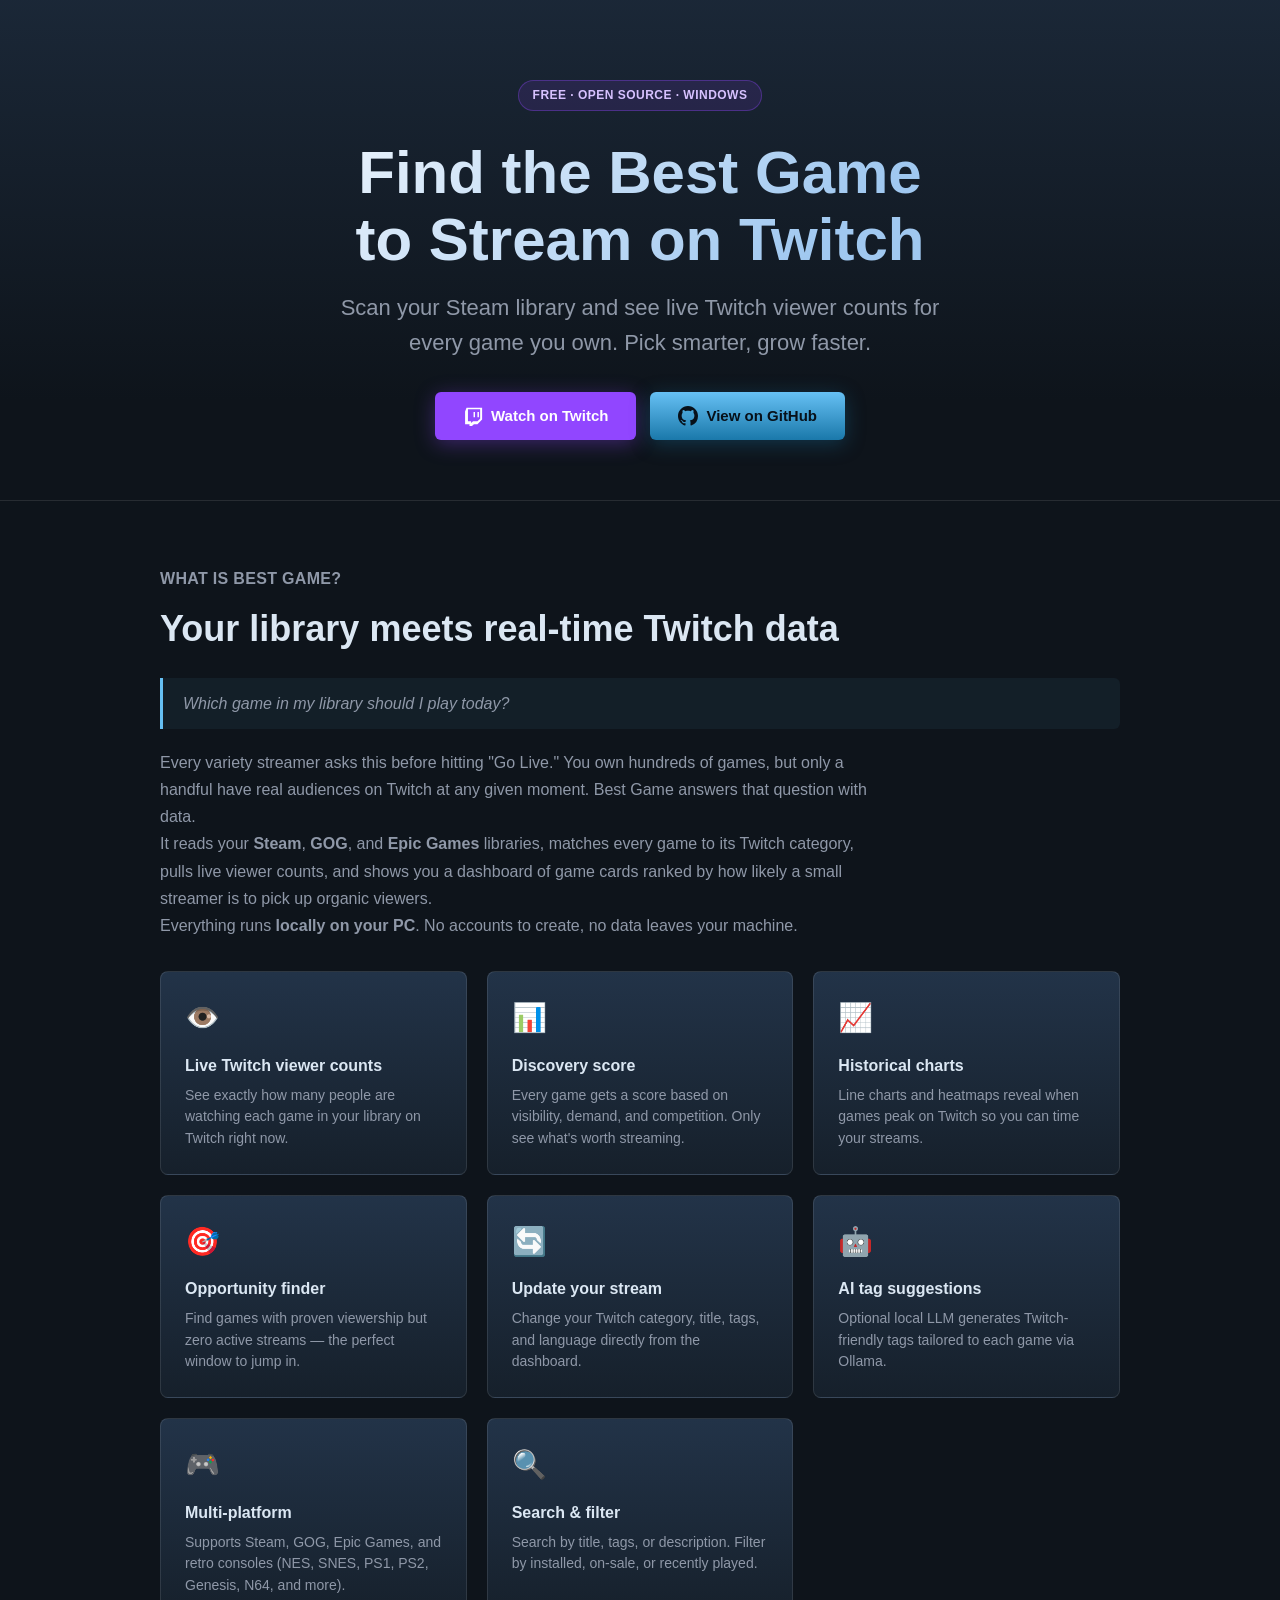
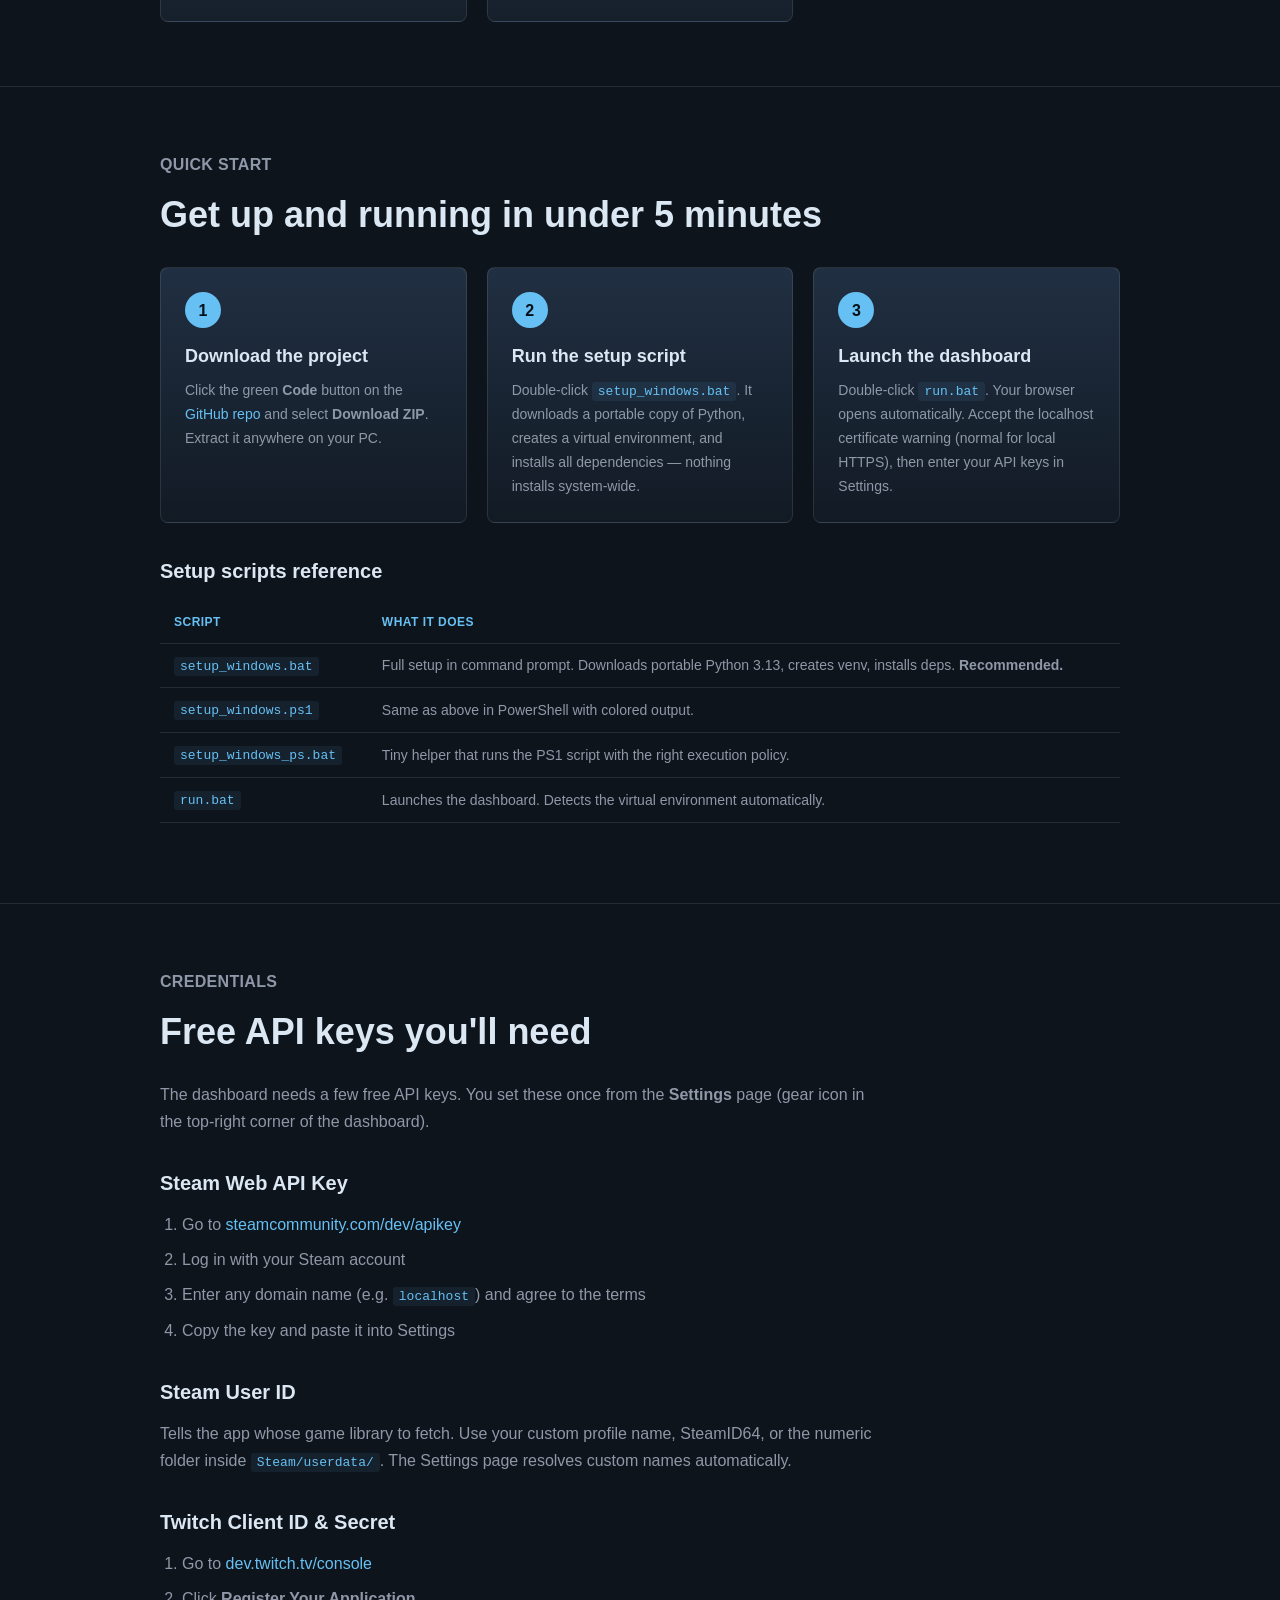
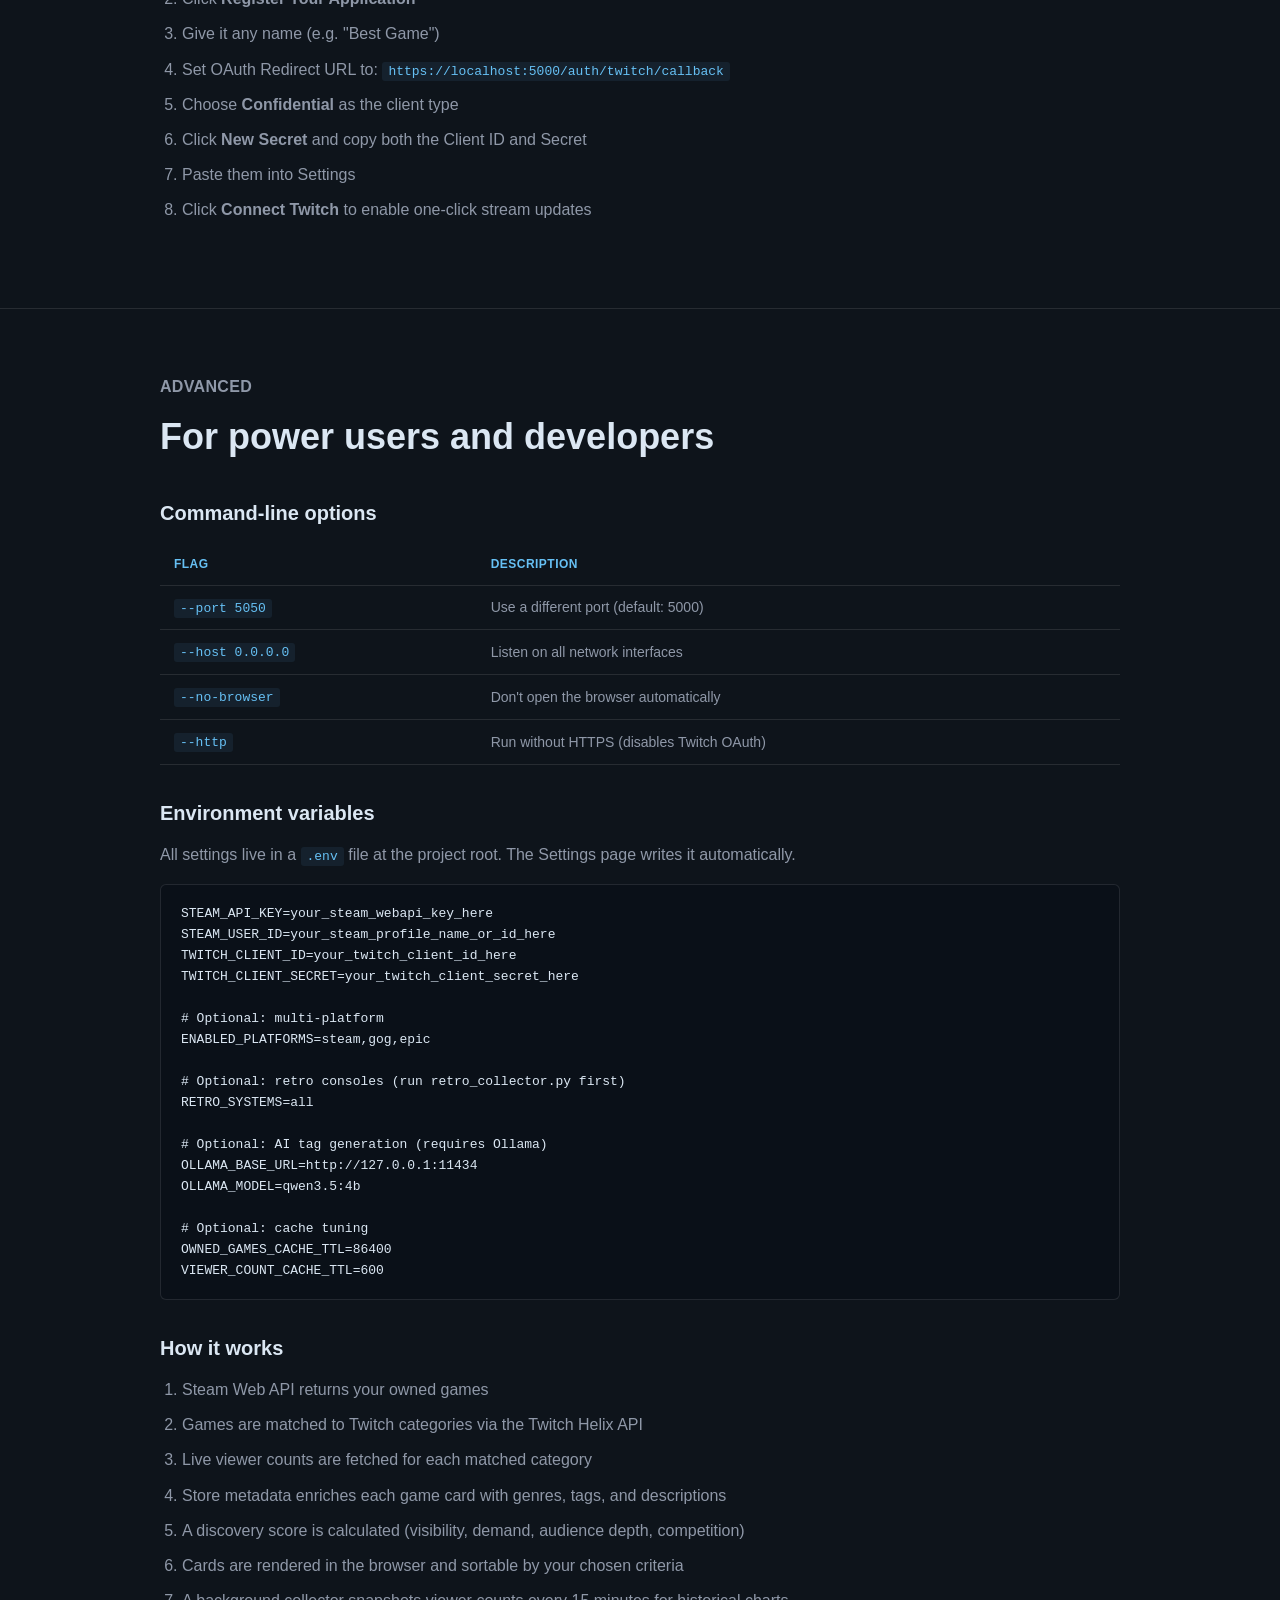
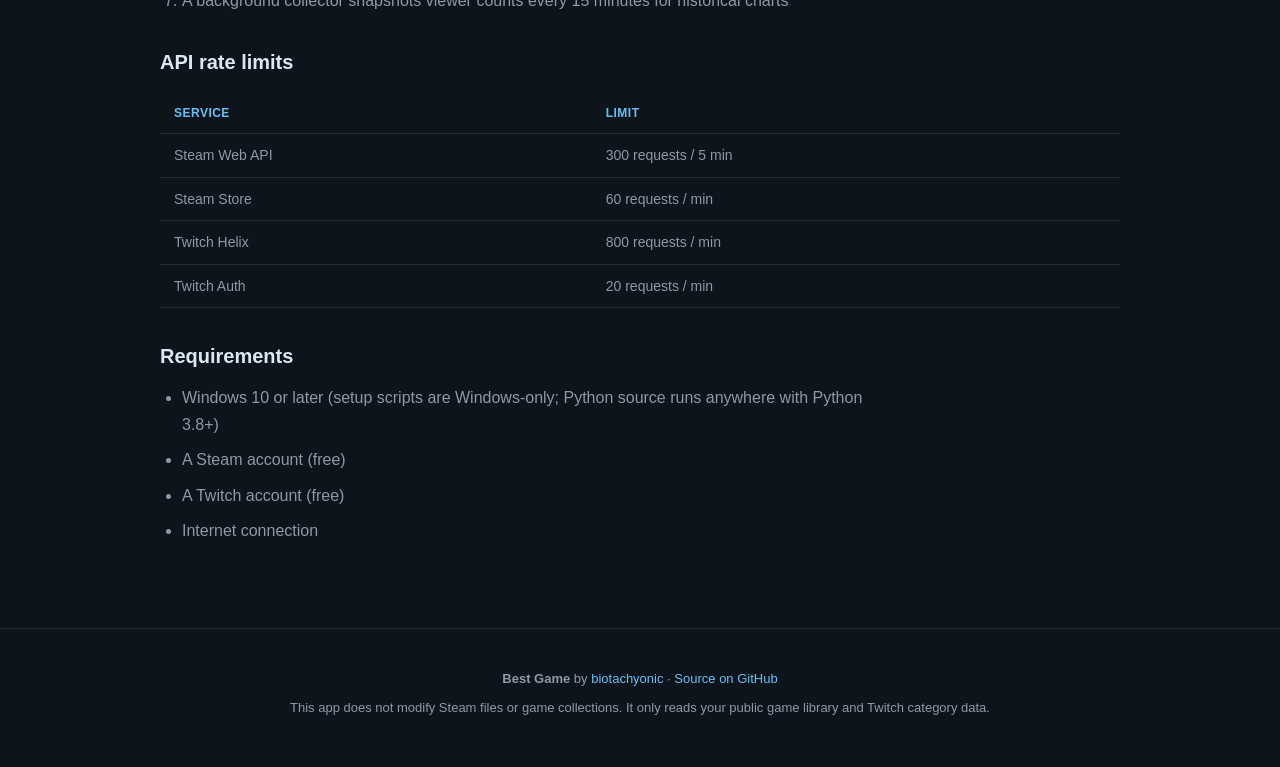
==== docs/index.html @ 5d5c7b53 "add GitHub Pages landing page with SEO-optimized content and app-consistent styling" ====
<!doctype html>
<html lang="en">
<head>
<meta charset="utf-8">
<meta name="viewport" content="width=device-width, initial-scale=1">
<title>Best Game — Find What to Stream on Twitch | Steam Library Twitch Viewer Dashboard</title>
<meta name="description" content="Stop guessing what game to stream. Best Game scans your Steam, GOG, and Epic libraries and shows live Twitch viewer counts for every game you own. Find the best game to stream on Twitch right now with real-time viewer data, discovery scores, and historical charts.">
<meta name="keywords" content="best game to stream on Twitch, what game should I stream, Twitch viewer counts, Steam library Twitch dashboard, game streaming analytics, Twitch game discovery, stream game picker, Twitch category viewer counts, variety streamer tool, find viewers on Twitch">
<meta name="author" content="biotachyonic">
<meta name="robots" content="index, follow">
<link rel="canonical" href="https://blakelinkd.github.io/best_game/">
<meta property="og:title" content="Best Game — Find What to Stream on Twitch">
<meta property="og:description" content="Scan your Steam library and see which of your games have live Twitch viewers right now. The smarter way to pick your next stream game.">
<meta property="og:type" content="website">
<meta property="og:url" content="https://blakelinkd.github.io/best_game/">
<meta property="og:image" content="https://blakelinkd.github.io/best_game/og-image.png">
<meta name="twitter:card" content="summary_large_image">
<meta name="twitter:title" content="Best Game — Find What to Stream on Twitch">
<meta name="twitter:description" content="Scan your Steam library and see which games have live Twitch viewers. Pick the best game to stream, every time.">
<style>
  :root {
    color-scheme: dark;
    --bg: #0e141b;
    --panel: #16202b;
    --panel-strong: #1b2838;
    --panel-soft: #223348;
    --text: #dbe7f3;
    --muted: #8f98a8;
    --accent: #66c0f4;
    --accent-strong: #1a9fff;
    --green: #8bc53f;
    --line: rgba(255,255,255,0.1);
    --shadow: rgba(0,0,0,0.35);
    --twitch: #9146FF;
  }

  *, *::before, *::after { box-sizing: border-box; margin: 0; padding: 0; }

  html { scroll-behavior: smooth; }

  body {
    font-family: Arial, Helvetica, sans-serif;
    background: linear-gradient(180deg, rgba(27,40,56,0.96), rgba(14,20,27,1) 400px), var(--bg);
    color: var(--text);
    min-height: 100vh;
    line-height: 1.6;
  }

  a { color: var(--accent); text-decoration: none; }
  a:hover { color: #fff; }

  .wrap {
    width: min(960px, calc(100% - 40px));
    margin: 0 auto;
  }

  /* ── Hero ───────────────────────────────── */

  .hero {
    text-align: center;
    padding: 80px 0 60px;
    border-bottom: 1px solid var(--line);
  }

  .hero__badge {
    display: inline-block;
    padding: 5px 14px;
    border: 1px solid rgba(145,70,255,0.35);
    border-radius: 999px;
    background: rgba(145,70,255,0.12);
    color: #d7c2ff;
    font-size: 12px;
    font-weight: 600;
    text-transform: uppercase;
    letter-spacing: 0.04em;
    margin-bottom: 28px;
  }

  .hero h1 {
    font-size: clamp(36px, 8vw, 60px);
    font-weight: 800;
    line-height: 1.12;
    margin-bottom: 16px;
    background: linear-gradient(135deg, #ffffff 0%, #a0c8f0 70%);
    -webkit-background-clip: text;
    -webkit-text-fill-color: transparent;
    background-clip: text;
  }

  .hero__subtitle {
    font-size: clamp(17px, 3vw, 22px);
    color: var(--muted);
    max-width: 620px;
    margin: 0 auto 32px;
  }

  .hero__actions {
    display: flex;
    gap: 14px;
    justify-content: center;
    flex-wrap: wrap;
  }

  .btn {
    display: inline-flex;
    align-items: center;
    gap: 8px;
    height: 48px;
    padding: 0 28px;
    border-radius: 6px;
    font-size: 15px;
    font-weight: 700;
    text-decoration: none;
    transition: transform 120ms ease, filter 120ms ease, box-shadow 120ms ease;
  }
  .btn:hover { transform: translateY(-2px); }

  .btn--twitch {
    background: var(--twitch);
    color: #fff;
    box-shadow: 0 4px 20px rgba(145,70,255,0.35);
  }
  .btn--twitch:hover { filter: brightness(1.1); color: #fff; box-shadow: 0 6px 28px rgba(145,70,255,0.5); }

  .btn--github {
    background: linear-gradient(180deg, #66c0f4, #1a78aa);
    color: #071019;
    box-shadow: 0 4px 20px rgba(26,120,170,0.35);
  }
  .btn--github:hover { filter: brightness(1.1); box-shadow: 0 6px 28px rgba(26,120,170,0.5); }

  .btn svg { width: 20px; height: 20px; flex-shrink: 0; }

  /* ── Section ────────────────────────────── */

  .section {
    padding: 64px 0;
    border-bottom: 1px solid var(--line);
  }
  .section:last-of-type { border-bottom: 0; }

  .section__label {
    display: inline-block;
    color: var(--accent);
    font-size: 13px;
    font-weight: 700;
    text-transform: uppercase;
    letter-spacing: 0.02em;
    margin-bottom: 8px;
  }

  .section h2 {
    font-size: clamp(24px, 5vw, 36px);
    font-weight: 700;
    margin-bottom: 20px;
  }

  .section h3 {
    font-size: 20px;
    font-weight: 700;
    margin: 32px 0 12px;
  }

  .section h3:first-child { margin-top: 0; }

  .section p, .section li {
    color: var(--muted);
    font-size: 16px;
    line-height: 1.7;
    max-width: 720px;
  }

  .section li { margin-bottom: 8px; }
  .section ul, .section ol { padding-left: 22px; margin-bottom: 20px; }

  /* ── Feature grid ───────────────────────── */

  .features {
    display: grid;
    grid-template-columns: repeat(auto-fill, minmax(260px, 1fr));
    gap: 20px;
    margin-top: 32px;
  }

  .feature {
    border: 1px solid var(--line);
    border-radius: 8px;
    background: linear-gradient(180deg, var(--panel-soft), var(--panel));
    padding: 24px;
    transition: border-color 140ms ease, transform 140ms ease;
  }
  .feature:hover {
    border-color: rgba(102,192,244,0.35);
    transform: translateY(-2px);
  }

  .feature__icon {
    font-size: 28px;
    margin-bottom: 12px;
    display: block;
  }

  .feature h4 {
    font-size: 16px;
    font-weight: 700;
    margin-bottom: 6px;
  }

  .feature p {
    font-size: 14px;
    color: var(--muted);
    line-height: 1.55;
  }

  /* ── Steps ──────────────────────────────── */

  .steps {
    display: grid;
    grid-template-columns: repeat(auto-fill, minmax(280px, 1fr));
    gap: 20px;
    margin-top: 24px;
  }

  .step {
    border: 1px solid var(--line);
    border-radius: 8px;
    background: linear-gradient(180deg, #202f42, #121a24);
    padding: 24px;
    position: relative;
  }

  .step__num {
    display: inline-flex;
    align-items: center;
    justify-content: center;
    width: 36px;
    height: 36px;
    border-radius: 50%;
    background: var(--accent);
    color: #071019;
    font-size: 16px;
    font-weight: 800;
    margin-bottom: 14px;
  }

  .step h4 {
    font-size: 18px;
    font-weight: 700;
    margin-bottom: 8px;
  }

  .step p {
    font-size: 14px;
    color: var(--muted);
  }

  /* ── Code block ─────────────────────────── */

  pre {
    border: 1px solid var(--line);
    border-radius: 6px;
    background: #0a1018;
    padding: 18px 20px;
    overflow-x: auto;
    margin: 16px 0;
    font-family: 'Consolas', 'Monaco', 'Courier New', monospace;
    font-size: 14px;
    line-height: 1.5;
  }

  code {
    color: var(--accent);
    font-family: 'Consolas', 'Monaco', 'Courier New', monospace;
    font-size: 13px;
    background: rgba(102,192,244,0.08);
    padding: 2px 6px;
    border-radius: 3px;
  }

  pre code {
    color: var(--text);
    background: none;
    padding: 0;
  }

  /* ── Table ──────────────────────────────── */

  table {
    width: 100%;
    border-collapse: collapse;
    margin: 16px 0;
    font-size: 14px;
  }

  th, td {
    text-align: left;
    padding: 10px 14px;
    border-bottom: 1px solid var(--line);
  }

  th {
    color: var(--accent);
    font-weight: 700;
    font-size: 12px;
    text-transform: uppercase;
    letter-spacing: 0.04em;
  }

  td { color: var(--muted); }

  /* ── Quote block ────────────────────────── */

  blockquote {
    border-left: 3px solid var(--accent);
    margin: 20px 0;
    padding: 12px 20px;
    background: rgba(102,192,244,0.06);
    border-radius: 0 6px 6px 0;
  }

  blockquote p {
    color: var(--text);
    font-size: 18px;
    font-style: italic;
  }

  /* ── Footer ─────────────────────────────── */

  .footer {
    text-align: center;
    padding: 40px 0 48px;
    color: var(--muted);
    font-size: 13px;
    border-top: 1px solid var(--line);
  }

  .footer a { color: var(--accent); }

  /* ── Responsive ─────────────────────────── */

  @media (max-width: 640px) {
    .hero { padding: 48px 0 36px; }
    .hero h1 { font-size: 32px; }
    .section { padding: 40px 0; }
    .features { grid-template-columns: 1fr; }
    .steps { grid-template-columns: 1fr; }
  }
</style>
</head>
<body>

<!-- ═══════════════ HERO ═══════════════ -->

<header class="hero">
  <div class="wrap">
    <p class="hero__badge">Free · Open Source · Windows</p>
    <h1>Find the Best Game<br>to Stream on Twitch</h1>
    <p class="hero__subtitle">
      Scan your Steam library and see live Twitch viewer counts for every
      game you own. Pick smarter, grow faster.
    </p>
    <div class="hero__actions">
      <a class="btn btn--twitch" href="https://www.twitch.tv/biotachyonic" target="_blank" rel="noopener noreferrer">
        <svg viewBox="0 0 24 24" fill="currentColor"><path d="M4.265 2 2.5 6.706v15.235h5.294V24h2.97l2.353-2.06h4.235L22.94 16.06V2H4.265zm16.323 13.176-3.235 3.236h-5.294l-2.353 2.058v-2.058H5.94V3.765h14.647v11.411zM17.353 7.294h1.764v6.176h-1.764zm-4.706 0h1.765v6.176h-1.765z"/></svg>
        Watch on Twitch
      </a>
      <a class="btn btn--github" href="https://github.com/blakelinkd/best_game" target="_blank" rel="noopener noreferrer">
        <svg viewBox="0 0 24 24" fill="currentColor"><path d="M12 0C5.37 0 0 5.37 0 12c0 5.31 3.435 9.795 8.205 11.385.6.105.825-.255.825-.57 0-.285-.015-1.23-.015-2.235-3.015.555-3.795-.735-4.035-1.41-.135-.345-.72-1.41-1.23-1.695-.42-.225-1.02-.78-.015-.795.945-.015 1.62.87 1.845 1.23 1.08 1.815 2.805 1.305 3.495.99.105-.78.42-1.305.765-1.605-2.67-.3-5.46-1.335-5.46-5.925 0-1.305.465-2.385 1.23-3.225-.12-.3-.54-1.53.12-3.18 0 0 1.005-.315 3.3 1.23.96-.27 1.98-.405 3-.405s2.04.135 3 .405c2.295-1.56 3.3-1.23 3.3-1.23.66 1.65.24 2.88.12 3.18.765.84 1.23 1.905 1.23 3.225 0 4.605-2.805 5.625-5.475 5.925.435.375.81 1.095.81 2.22 0 1.605-.015 2.895-.015 3.3 0 .315.225.69.825.57A12.02 12.02 0 0024 12c0-6.63-5.37-12-12-12z"/></svg>
        View on GitHub
      </a>
    </div>
  </div>
</header>

<!-- ═══════════════ WHAT IS IT ═══════════════ -->

<section class="section" id="what-is">
  <div class="wrap">
    <p class="section__label">What is Best Game?</p>
    <h2>Your library meets real-time Twitch data</h2>

    <blockquote>
      <p>Which game in my library should I play today?</p>
    </blockquote>

    <p>
      Every variety streamer asks this before hitting "Go Live." You own
      hundreds of games, but only a handful have real audiences on Twitch at
      any given moment. Best Game answers that question with data.
    </p>

    <p>
      It reads your <strong>Steam</strong>, <strong>GOG</strong>, and
      <strong>Epic Games</strong> libraries, matches every game to its Twitch
      category, pulls live viewer counts, and shows you a dashboard of game
      cards ranked by how likely a small streamer is to pick up organic
      viewers.
    </p>

    <p>
      Everything runs <strong>locally on your PC</strong>. No accounts to
      create, no data leaves your machine.
    </p>

    <div class="features">
      <div class="feature">
        <span class="feature__icon">👁️</span>
        <h4>Live Twitch viewer counts</h4>
        <p>See exactly how many people are watching each game in your library on Twitch right now.</p>
      </div>
      <div class="feature">
        <span class="feature__icon">📊</span>
        <h4>Discovery score</h4>
        <p>Every game gets a score based on visibility, demand, and competition. Only see what's worth streaming.</p>
      </div>
      <div class="feature">
        <span class="feature__icon">📈</span>
        <h4>Historical charts</h4>
        <p>Line charts and heatmaps reveal when games peak on Twitch so you can time your streams.</p>
      </div>
      <div class="feature">
        <span class="feature__icon">🎯</span>
        <h4>Opportunity finder</h4>
        <p>Find games with proven viewership but zero active streams — the perfect window to jump in.</p>
      </div>
      <div class="feature">
        <span class="feature__icon">🔄</span>
        <h4>Update your stream</h4>
        <p>Change your Twitch category, title, tags, and language directly from the dashboard.</p>
      </div>
      <div class="feature">
        <span class="feature__icon">🤖</span>
        <h4>AI tag suggestions</h4>
        <p>Optional local LLM generates Twitch-friendly tags tailored to each game via Ollama.</p>
      </div>
      <div class="feature">
        <span class="feature__icon">🎮</span>
        <h4>Multi-platform</h4>
        <p>Supports Steam, GOG, Epic Games, and retro consoles (NES, SNES, PS1, PS2, Genesis, N64, and more).</p>
      </div>
      <div class="feature">
        <span class="feature__icon">🔍</span>
        <h4>Search &amp; filter</h4>
        <p>Search by title, tags, or description. Filter by installed, on-sale, or recently played.</p>
      </div>
    </div>
  </div>
</section>

<!-- ═══════════════ QUICK START ═══════════════ -->

<section class="section" id="quickstart">
  <div class="wrap">
    <p class="section__label">Quick Start</p>
    <h2>Get up and running in under 5 minutes</h2>

    <div class="steps">
      <div class="step">
        <span class="step__num">1</span>
        <h4>Download the project</h4>
        <p>Click the green <strong>Code</strong> button on the <a href="https://github.com/blakelinkd/best_game">GitHub repo</a> and select <strong>Download ZIP</strong>. Extract it anywhere on your PC.</p>
      </div>
      <div class="step">
        <span class="step__num">2</span>
        <h4>Run the setup script</h4>
        <p>Double-click <code>setup_windows.bat</code>. It downloads a portable copy of Python, creates a virtual environment, and installs all dependencies — nothing installs system-wide.</p>
      </div>
      <div class="step">
        <span class="step__num">3</span>
        <h4>Launch the dashboard</h4>
        <p>Double-click <code>run.bat</code>. Your browser opens automatically. Accept the localhost certificate warning (normal for local HTTPS), then enter your API keys in Settings.</p>
      </div>
    </div>

    <h3>Setup scripts reference</h3>
    <table>
      <thead>
        <tr><th>Script</th><th>What it does</th></tr>
      </thead>
      <tbody>
        <tr><td><code>setup_windows.bat</code></td><td>Full setup in command prompt. Downloads portable Python 3.13, creates venv, installs deps. <strong>Recommended.</strong></td></tr>
        <tr><td><code>setup_windows.ps1</code></td><td>Same as above in PowerShell with colored output.</td></tr>
        <tr><td><code>setup_windows_ps.bat</code></td><td>Tiny helper that runs the PS1 script with the right execution policy.</td></tr>
        <tr><td><code>run.bat</code></td><td>Launches the dashboard. Detects the virtual environment automatically.</td></tr>
      </tbody>
    </table>
  </div>
</section>

<!-- ═══════════════ CREDENTIALS ═══════════════ -->

<section class="section" id="credentials">
  <div class="wrap">
    <p class="section__label">Credentials</p>
    <h2>Free API keys you'll need</h2>
    <p>
      The dashboard needs a few free API keys. You set these once from the
      <strong>Settings</strong> page (gear icon in the top-right corner of
      the dashboard).
    </p>

    <h3>Steam Web API Key</h3>
    <ol>
      <li>Go to <a href="https://steamcommunity.com/dev/apikey" target="_blank" rel="noopener">steamcommunity.com/dev/apikey</a></li>
      <li>Log in with your Steam account</li>
      <li>Enter any domain name (e.g. <code>localhost</code>) and agree to the terms</li>
      <li>Copy the key and paste it into Settings</li>
    </ol>

    <h3>Steam User ID</h3>
    <p>
      Tells the app whose game library to fetch. Use your custom profile
      name, SteamID64, or the numeric folder inside <code>Steam/userdata/</code>.
      The Settings page resolves custom names automatically.
    </p>

    <h3>Twitch Client ID &amp; Secret</h3>
    <ol>
      <li>Go to <a href="https://dev.twitch.tv/console" target="_blank" rel="noopener">dev.twitch.tv/console</a></li>
      <li>Click <strong>Register Your Application</strong></li>
      <li>Give it any name (e.g. "Best Game")</li>
      <li>Set OAuth Redirect URL to: <code>https://localhost:5000/auth/twitch/callback</code></li>
      <li>Choose <strong>Confidential</strong> as the client type</li>
      <li>Click <strong>New Secret</strong> and copy both the Client ID and Secret</li>
      <li>Paste them into Settings</li>
      <li>Click <strong>Connect Twitch</strong> to enable one-click stream updates</li>
    </ol>
  </div>
</section>

<!-- ═══════════════ ADVANCED ═══════════════ -->

<section class="section" id="advanced">
  <div class="wrap">
    <p class="section__label">Advanced</p>
    <h2>For power users and developers</h2>

    <h3>Command-line options</h3>
    <table>
      <thead><tr><th>Flag</th><th>Description</th></tr></thead>
      <tbody>
        <tr><td><code>--port 5050</code></td><td>Use a different port (default: 5000)</td></tr>
        <tr><td><code>--host 0.0.0.0</code></td><td>Listen on all network interfaces</td></tr>
        <tr><td><code>--no-browser</code></td><td>Don't open the browser automatically</td></tr>
        <tr><td><code>--http</code></td><td>Run without HTTPS (disables Twitch OAuth)</td></tr>
      </tbody>
    </table>

    <h3>Environment variables</h3>
    <p>All settings live in a <code>.env</code> file at the project root. The Settings page writes it automatically.</p>

    <pre><code>STEAM_API_KEY=your_steam_webapi_key_here
STEAM_USER_ID=your_steam_profile_name_or_id_here
TWITCH_CLIENT_ID=your_twitch_client_id_here
TWITCH_CLIENT_SECRET=your_twitch_client_secret_here

# Optional: multi-platform
ENABLED_PLATFORMS=steam,gog,epic

# Optional: retro consoles (run retro_collector.py first)
RETRO_SYSTEMS=all

# Optional: AI tag generation (requires Ollama)
OLLAMA_BASE_URL=http://127.0.0.1:11434
OLLAMA_MODEL=qwen3.5:4b

# Optional: cache tuning
OWNED_GAMES_CACHE_TTL=86400
VIEWER_COUNT_CACHE_TTL=600</code></pre>

    <h3>How it works</h3>
    <ol>
      <li>Steam Web API returns your owned games</li>
      <li>Games are matched to Twitch categories via the Twitch Helix API</li>
      <li>Live viewer counts are fetched for each matched category</li>
      <li>Store metadata enriches each game card with genres, tags, and descriptions</li>
      <li>A discovery score is calculated (visibility, demand, audience depth, competition)</li>
      <li>Cards are rendered in the browser and sortable by your chosen criteria</li>
      <li>A background collector snapshots viewer counts every 15 minutes for historical charts</li>
    </ol>

    <h3>API rate limits</h3>
    <table>
      <thead><tr><th>Service</th><th>Limit</th></tr></thead>
      <tbody>
        <tr><td>Steam Web API</td><td>300 requests / 5 min</td></tr>
        <tr><td>Steam Store</td><td>60 requests / min</td></tr>
        <tr><td>Twitch Helix</td><td>800 requests / min</td></tr>
        <tr><td>Twitch Auth</td><td>20 requests / min</td></tr>
      </tbody>
    </table>

    <h3>Requirements</h3>
    <ul>
      <li>Windows 10 or later (setup scripts are Windows-only; Python source runs anywhere with Python 3.8+)</li>
      <li>A Steam account (free)</li>
      <li>A Twitch account (free)</li>
      <li>Internet connection</li>
    </ul>
  </div>
</section>

<!-- ═══════════════ FOOTER ═══════════════ -->

<footer class="footer">
  <div class="wrap">
    <p>
      <strong>Best Game</strong> by
      <a href="https://www.twitch.tv/biotachyonic" target="_blank" rel="noopener noreferrer">biotachyonic</a>
      &middot;
      <a href="https://github.com/blakelinkd/best_game" target="_blank" rel="noopener noreferrer">Source on GitHub</a>
    </p>
    <p style="margin-top:8px;">
      This app does not modify Steam files or game collections. It only reads
      your public game library and Twitch category data.
    </p>
  </div>
</footer>

</body>
</html>
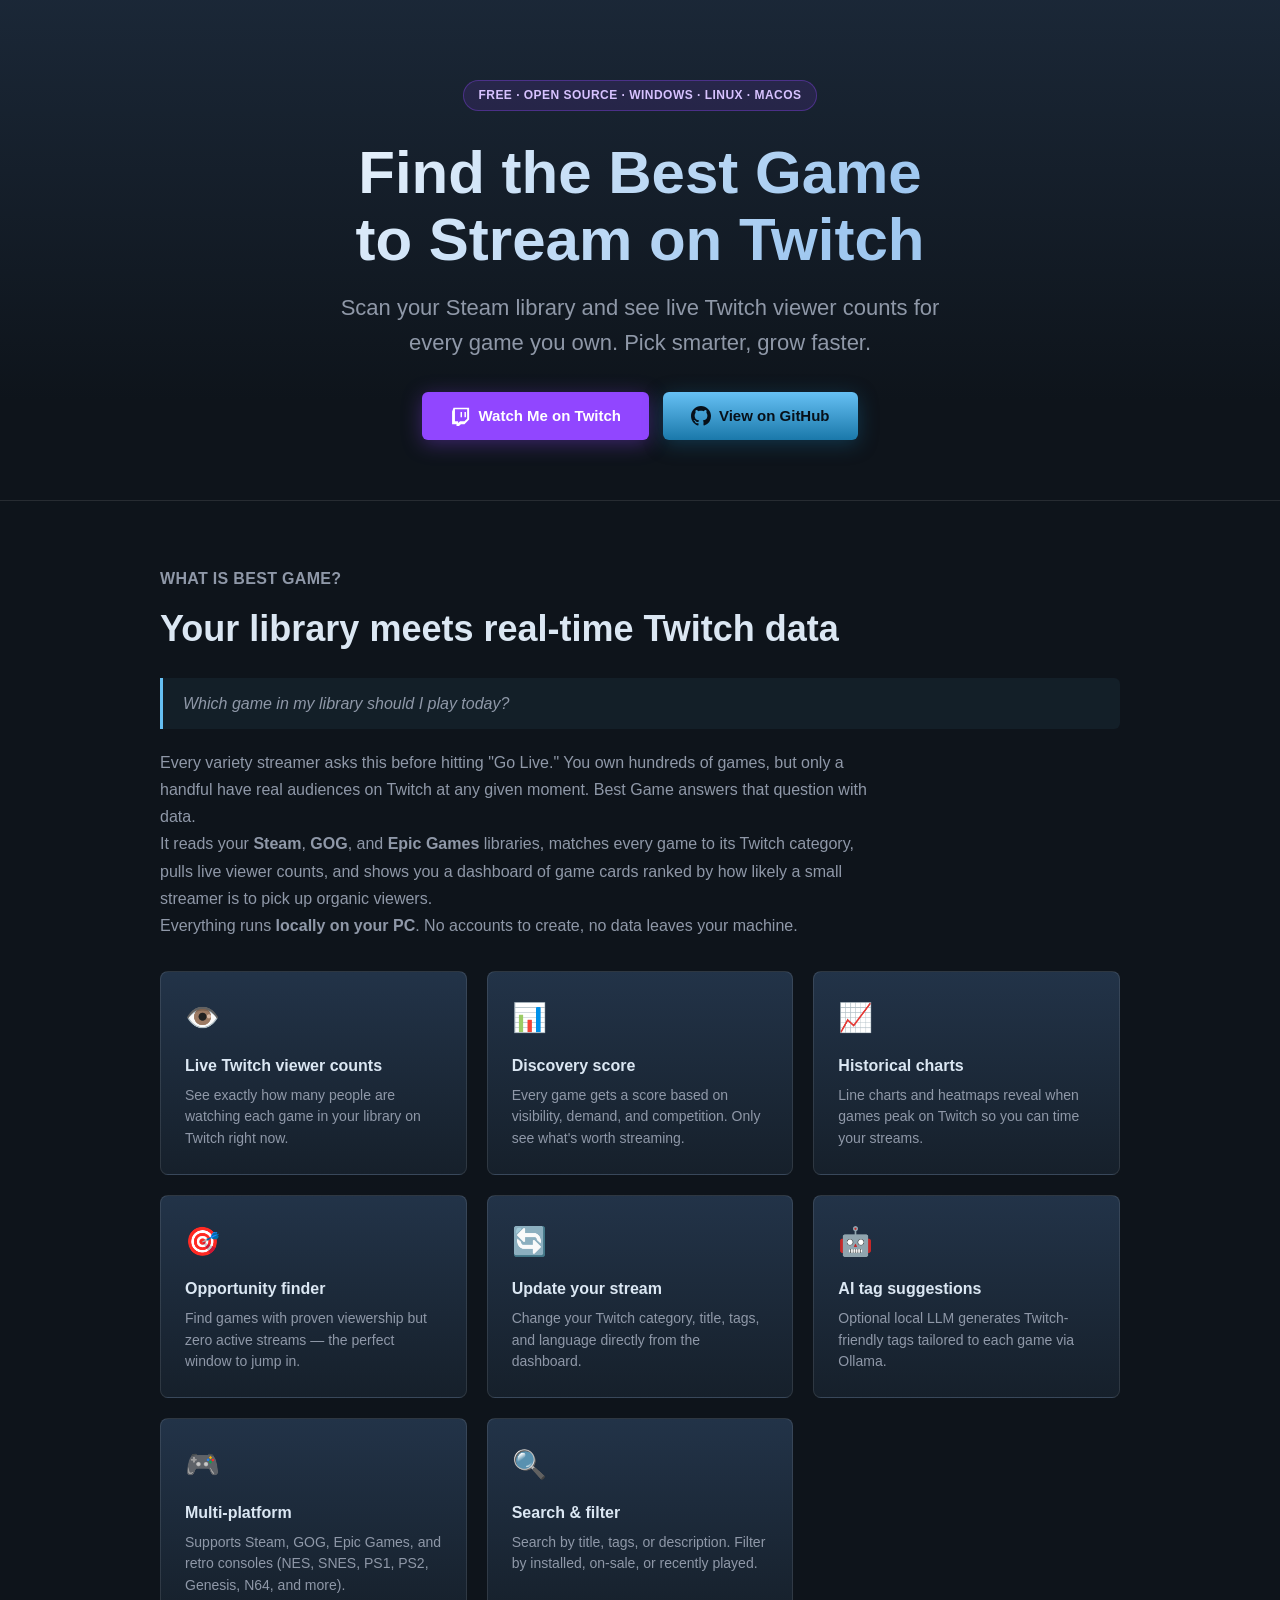
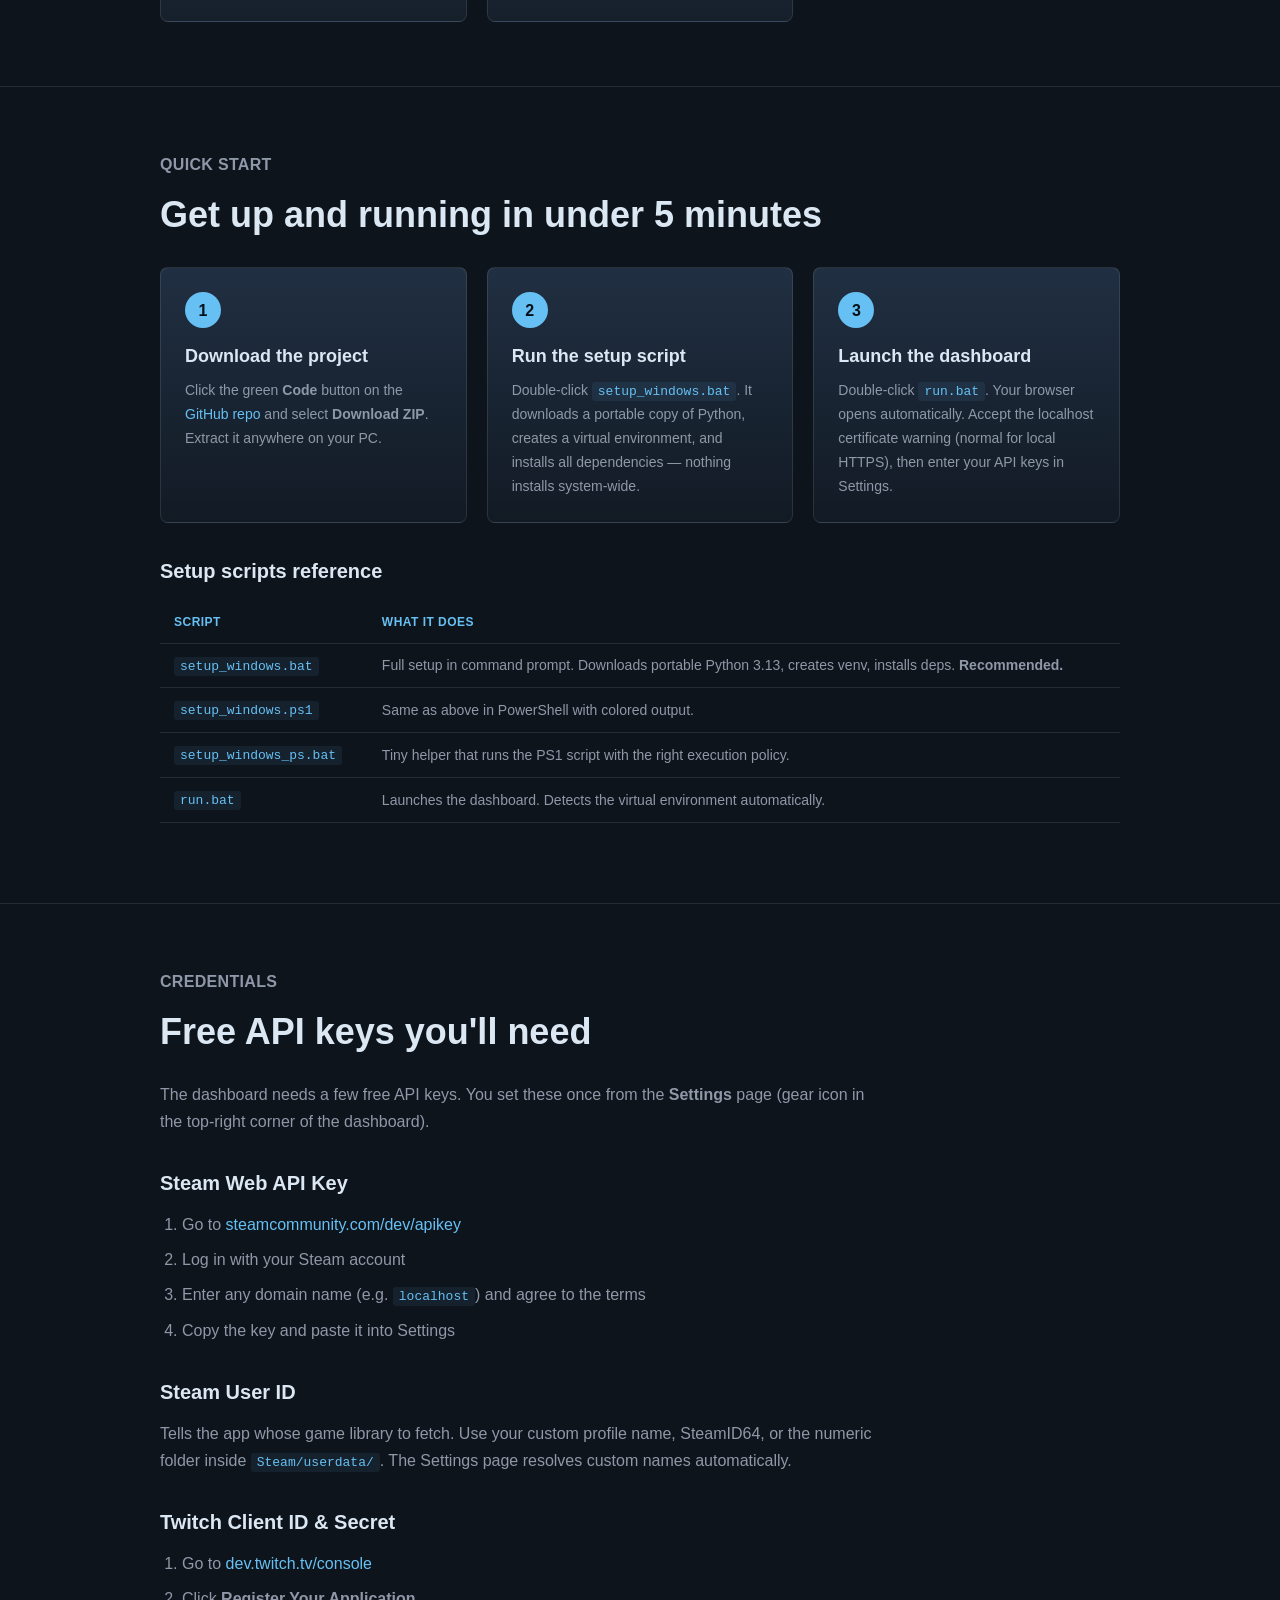
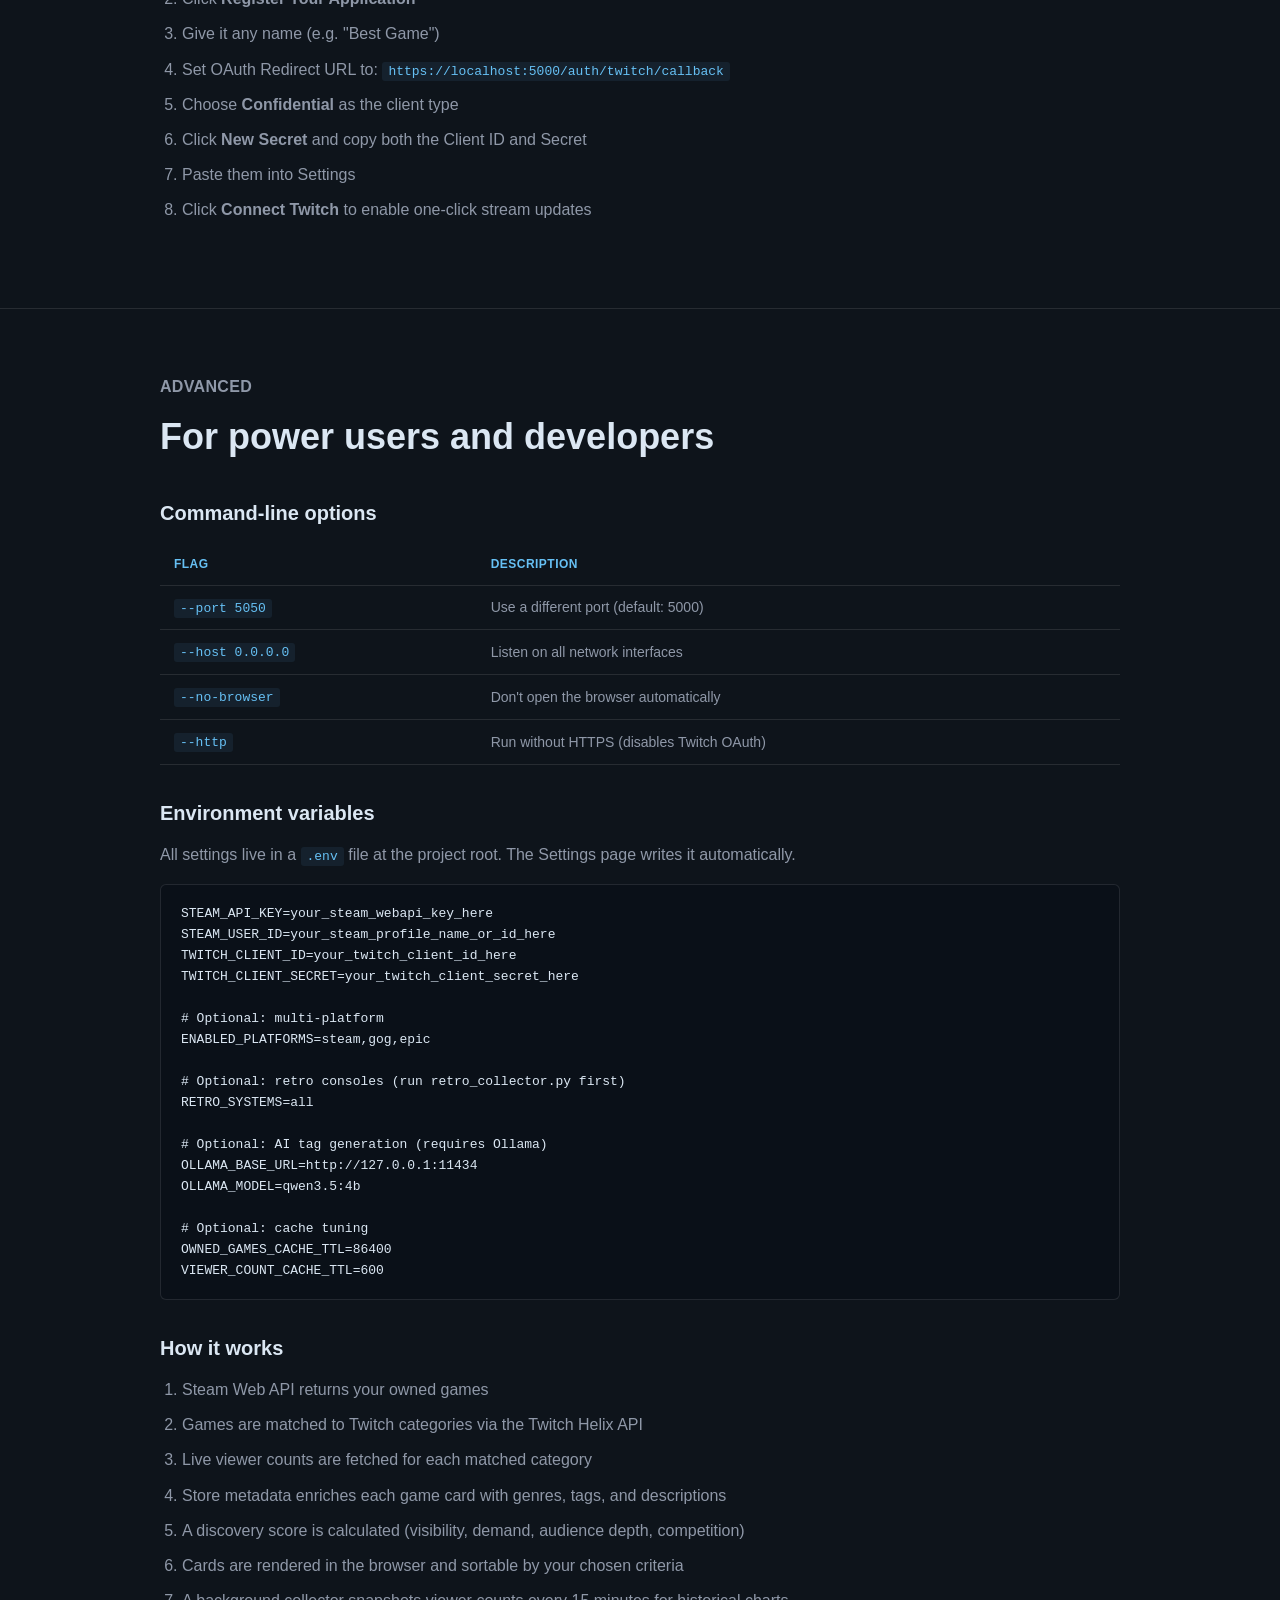
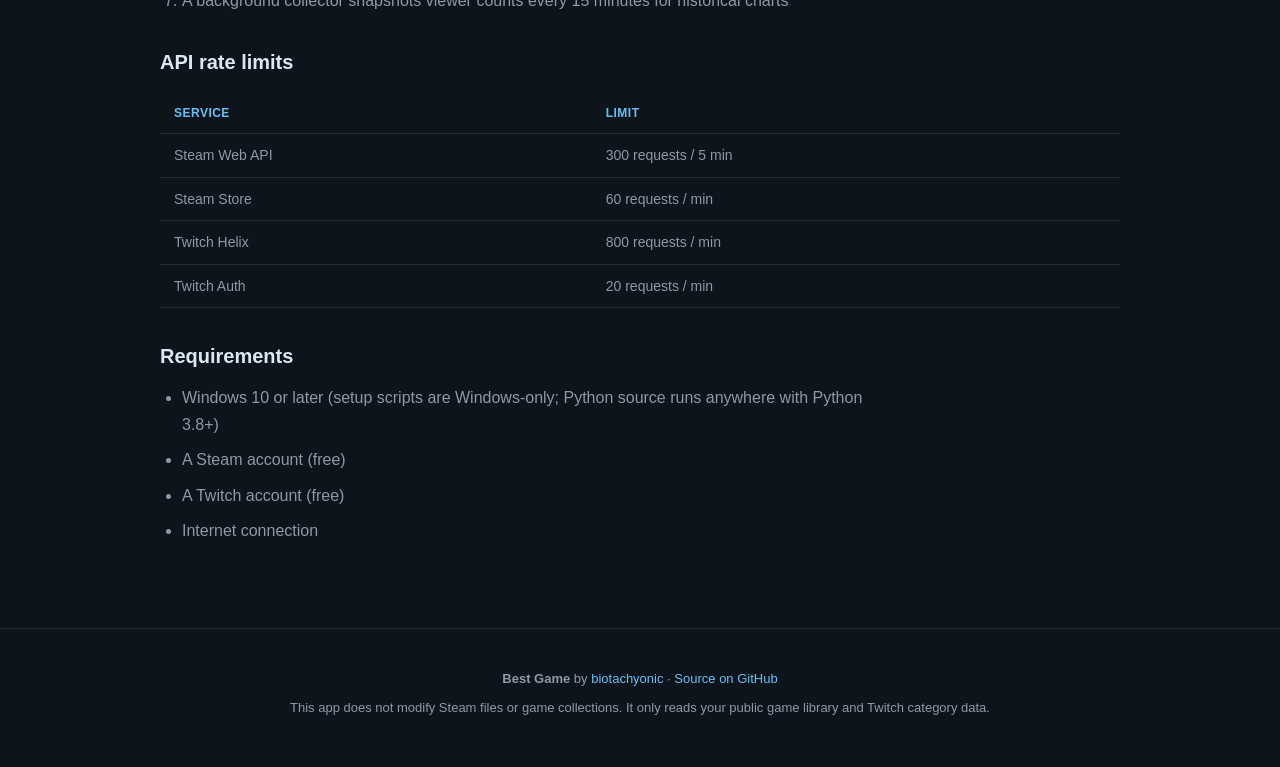
==== commit e94f254e: "tweak hero badge and Twitch CTA text" ====
--- a/docs/index.html
+++ b/docs/index.html
@@ -353,7 +353,7 @@
 
 <header class="hero">
   <div class="wrap">
-    <p class="hero__badge">Free · Open Source · Windows</p>
+    <p class="hero__badge">Free · Open Source · Windows · Linux · macOS</p>
     <h1>Find the Best Game<br>to Stream on Twitch</h1>
     <p class="hero__subtitle">
       Scan your Steam library and see live Twitch viewer counts for every
@@ -362,7 +362,7 @@
     <div class="hero__actions">
       <a class="btn btn--twitch" href="https://www.twitch.tv/biotachyonic" target="_blank" rel="noopener noreferrer">
         <svg viewBox="0 0 24 24" fill="currentColor"><path d="M4.265 2 2.5 6.706v15.235h5.294V24h2.97l2.353-2.06h4.235L22.94 16.06V2H4.265zm16.323 13.176-3.235 3.236h-5.294l-2.353 2.058v-2.058H5.94V3.765h14.647v11.411zM17.353 7.294h1.764v6.176h-1.764zm-4.706 0h1.765v6.176h-1.765z"/></svg>
-        Watch on Twitch
+        Watch Me on Twitch
       </a>
       <a class="btn btn--github" href="https://github.com/blakelinkd/best_game" target="_blank" rel="noopener noreferrer">
         <svg viewBox="0 0 24 24" fill="currentColor"><path d="M12 0C5.37 0 0 5.37 0 12c0 5.31 3.435 9.795 8.205 11.385.6.105.825-.255.825-.57 0-.285-.015-1.23-.015-2.235-3.015.555-3.795-.735-4.035-1.41-.135-.345-.72-1.41-1.23-1.695-.42-.225-1.02-.78-.015-.795.945-.015 1.62.87 1.845 1.23 1.08 1.815 2.805 1.305 3.495.99.105-.78.42-1.305.765-1.605-2.67-.3-5.46-1.335-5.46-5.925 0-1.305.465-2.385 1.23-3.225-.12-.3-.54-1.53.12-3.18 0 0 1.005-.315 3.3 1.23.96-.27 1.98-.405 3-.405s2.04.135 3 .405c2.295-1.56 3.3-1.23 3.3-1.23.66 1.65.24 2.88.12 3.18.765.84 1.23 1.905 1.23 3.225 0 4.605-2.805 5.625-5.475 5.925.435.375.81 1.095.81 2.22 0 1.605-.015 2.895-.015 3.3 0 .315.225.69.825.57A12.02 12.02 0 0024 12c0-6.63-5.37-12-12-12z"/></svg>
